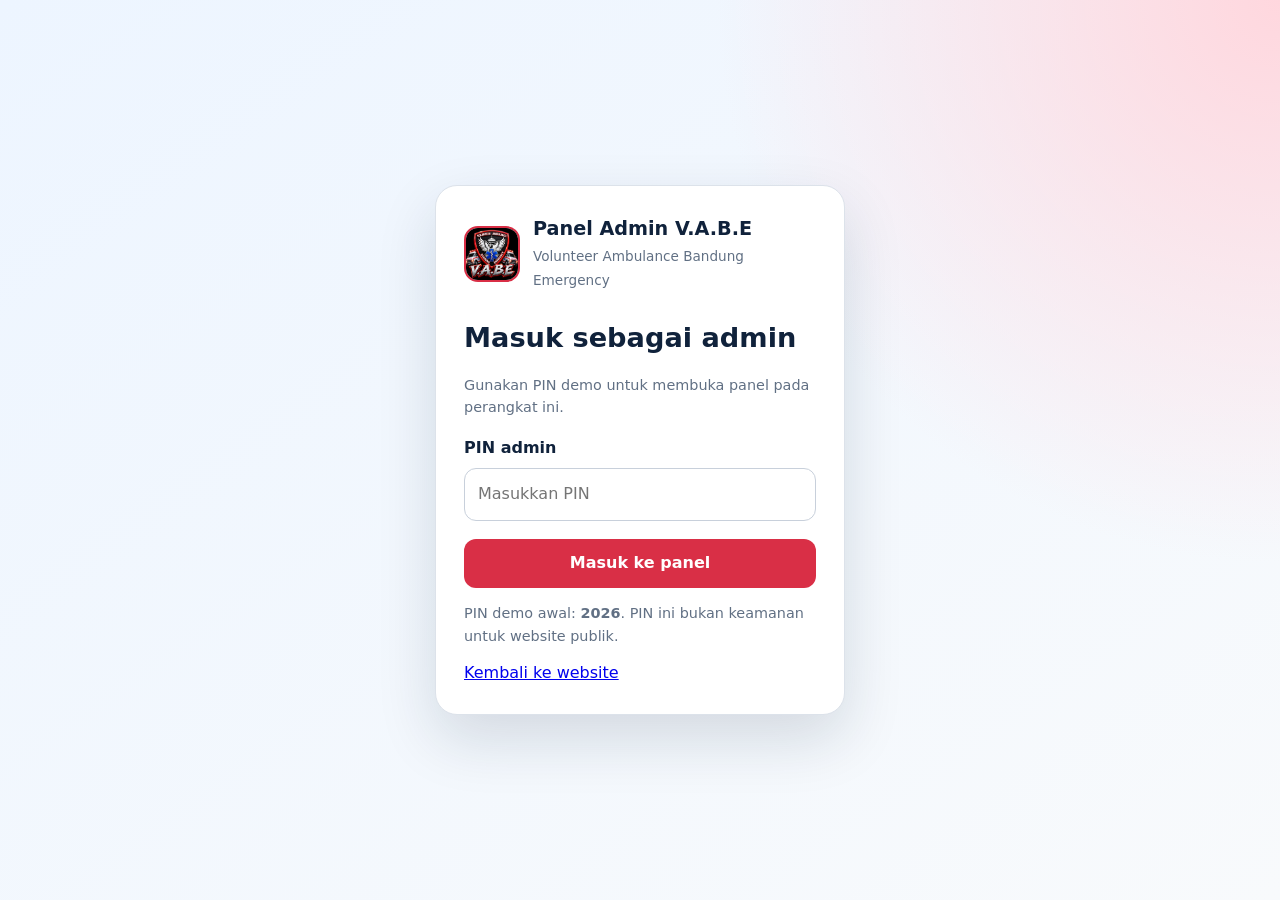
==== laporan.html @ 5faa5a65 "Add files via upload" ====
<!doctype html>
<html lang="id">
<head>
  <meta charset="utf-8">
  <meta name="viewport" content="width=device-width,initial-scale=1">
  <title>Laporan Kejadian — Admin V.A.B.E</title>
  <style>
    :root{--navy:#0b315d;--blue:#164f87;--red:#ed1c2e;--paper:#f2f5f9;--line:#cbd5e1;--muted:#64748b;--green:#159447}*{box-sizing:border-box}body{margin:0;background:var(--paper);color:#10223b;font:16px/1.45 system-ui,-apple-system,"Segoe UI",sans-serif}button,input,select,textarea{font:inherit}.topbar{background:linear-gradient(120deg,#071e3b,#0d3d70);color:#fff;border-bottom:5px solid var(--red)}.topbar-inner{width:min(1380px,calc(100% - 28px));min-height:78px;margin:auto;display:flex;align-items:center;justify-content:space-between;gap:18px}.brand{display:flex;align-items:center;gap:12px;color:#fff;text-decoration:none}.brand img{width:54px;height:54px;border-radius:13px;object-fit:cover;background:#000;border:2px solid #fff}.brand strong{display:block;font-size:1.15rem;letter-spacing:.04em}.brand span{display:block;font-size:.75rem;color:#dbeafe}.nav{display:flex;gap:8px}.nav a{color:#fff;text-decoration:none;padding:10px 14px;border-radius:999px;font-weight:750}.nav a.active{background:#fff;color:var(--navy)}main{width:min(1380px,calc(100% - 28px));margin:28px auto 60px}.page-title{display:flex;align-items:end;justify-content:space-between;gap:15px;margin-bottom:18px}.page-title h1{margin:0;font-size:clamp(1.8rem,4vw,2.7rem)}.page-title p{margin:5px 0 0;color:var(--muted)}.workspace{display:grid;grid-template-columns:minmax(320px,.85fr) minmax(500px,1.15fr);gap:20px}.panel{background:#fff;border:1px solid #d7e0eb;border-radius:19px;box-shadow:0 14px 36px #0b315d12;overflow:hidden}.panel-title{margin:0;padding:17px 20px;background:linear-gradient(110deg,var(--navy),var(--blue));color:#fff;font-size:1.15rem;border-bottom:5px solid var(--red)}.form-body{padding:20px}.field{display:grid;gap:7px;margin-bottom:16px}.field label{font-weight:800}.field label span{color:var(--red)}.field input,.field select,.field textarea{width:100%;border:1px solid #bfc9d7;border-radius:11px;padding:12px 13px;background:#fff;color:#10223b}.field textarea{min-height:92px;resize:vertical}.field input:focus,.field select:focus,.field textarea:focus{outline:3px solid #2e76bd25;border-color:#2468b1}.two{display:grid;grid-template-columns:1fr 1fr;gap:12px}.actions{display:flex;gap:10px;flex-wrap:wrap}.btn{border:0;border-radius:11px;padding:12px 16px;background:var(--navy);color:#fff;font-weight:850;cursor:pointer}.btn.secondary{background:#fff;color:var(--navy);border:1px solid #bfc9d7}.btn.green{background:var(--green)}.btn.blue{background:#1670c2}.preview-wrap{padding:16px;background:#dfe7f0}.report-paper{position:relative;width:min(100%,760px);aspect-ratio:210/297;margin:auto;background:#fff;overflow:hidden;box-shadow:0 8px 28px #0b315d22;padding:7.5% 7% 6%;color:#101827}.corner{position:absolute;width:20%;height:17px;background:var(--navy);transform:skewX(-35deg)}.corner:after{content:"";position:absolute;width:45%;height:9px;background:var(--red);top:22px}.corner.tl{top:0;left:-2%}.corner.tr{top:0;right:-2%;transform:skewX(35deg)}.corner.tr:after{right:0}.corner.bl{bottom:0;left:-2%}.corner.br{bottom:0;right:-2%;transform:skewX(35deg)}.report-head{display:grid;grid-template-columns:82px 1fr;gap:16px;align-items:center;border-bottom:3px solid var(--red);padding-bottom:13px}.report-head img{width:82px;height:82px;border-radius:17px;object-fit:cover;background:#000}.report-head small{display:block;letter-spacing:.25em;font-weight:800}.report-head h2{margin:0;font-size:clamp(1.5rem,3vw,2.4rem);font-style:italic;color:var(--navy);line-height:1}.report-head h2 span{color:var(--red)}.report-head p{margin:7px 0 0;font-size:.72rem;font-weight:800;letter-spacing:.08em}.ribbon{width:78%;margin:30px auto 24px;padding:9px;text-align:center;background:var(--navy);color:#fff;font-weight:900;font-size:clamp(1rem,2.4vw,1.75rem);clip-path:polygon(6% 0,94% 0,100% 50%,94% 100%,6% 100%,0 50%)}.report-list{display:grid}.report-row{display:grid;grid-template-columns:42px minmax(140px,34%) 16px 1fr;gap:10px;align-items:start;padding:11px 0;border-bottom:1px solid #aeb9c7}.report-icon{width:37px;height:37px;border-radius:8px;background:var(--navy);color:#fff;display:grid;place-items:center;font-size:1.15rem}.report-label{font-weight:850;padding-top:7px}.report-colon{font-weight:900;padding-top:7px}.report-value{padding-top:7px;white-space:pre-wrap;overflow-wrap:anywhere}.ambulance-mark{position:absolute;right:7%;bottom:7%;font-size:5rem;opacity:.08}.preview-actions{display:flex;gap:10px;flex-wrap:wrap;padding:17px;background:#fff;border-top:1px solid #d7e0eb}.history{margin-top:22px}.history-list{display:grid;gap:10px;padding:15px}.history-item{display:grid;grid-template-columns:1fr auto;gap:14px;align-items:center;border:1px solid #d7e0eb;border-radius:13px;padding:13px}.history-item strong,.history-item span{display:block}.history-item span{color:var(--muted);font-size:.87rem}.history-buttons{display:flex;gap:7px}.mini{border:1px solid #cbd5e1;background:#fff;border-radius:8px;padding:7px 9px;cursor:pointer}.empty{padding:22px;text-align:center;color:var(--muted)}
    @media(max-width:950px){.workspace{grid-template-columns:1fr}.report-paper{width:min(100%,680px)}.nav a:not(.active){display:none}}
    @media(max-width:560px){.topbar-inner{min-height:66px}.brand span{display:none}.brand img{width:44px;height:44px}.nav a{padding:9px 11px}.page-title{display:block}.two{grid-template-columns:1fr}.preview-wrap{padding:7px}.report-paper{padding:8% 5%;aspect-ratio:auto;min-height:690px}.report-head{grid-template-columns:58px 1fr;gap:10px}.report-head img{width:58px;height:58px;border-radius:12px}.report-head small{font-size:.58rem}.report-head h2{font-size:1.35rem}.report-head p{font-size:.55rem}.ribbon{width:92%;margin:22px auto 16px}.report-row{grid-template-columns:33px 115px 8px 1fr;gap:6px;padding:8px 0;font-size:.78rem}.report-icon{width:30px;height:30px;font-size:.9rem}.report-label,.report-colon,.report-value{padding-top:5px}.history-item{grid-template-columns:1fr}.actions .btn,.preview-actions .btn{flex:1}}
    .report-paper.pdf-export{width:794px!important;height:1123px!important;min-height:1123px!important;aspect-ratio:auto!important;padding:68px 58px 55px!important;box-shadow:none!important}.report-paper.pdf-export .report-head h2{font-size:36px}.report-paper.pdf-export .ribbon{font-size:26px}.report-paper.pdf-export .report-row{font-size:17px}
    @page{size:A4 portrait;margin:0}@media print{body{background:#fff}.topbar,.page-title,.form-panel,.preview-title,.preview-actions,.history{display:none!important}main,.workspace,.preview-panel,.preview-wrap{display:block!important;width:100%!important;margin:0!important;padding:0!important;border:0!important;box-shadow:none!important;background:#fff!important}.report-paper{width:210mm!important;height:297mm!important;aspect-ratio:auto!important;margin:0!important;box-shadow:none!important;padding:18mm 15mm 15mm!important}.report-head h2{font-size:28pt}.ribbon{font-size:18pt}.report-row{font-size:12.5pt;page-break-inside:avoid}}
  </style>
</head>
<body>
  <header class="topbar"><div class="topbar-inner"><a class="brand" href="admin.html"><img src="logo-vabe.jpeg" alt="Logo V.A.B.E"><div><strong>ADMIN V.A.B.E</strong><span>VOLUNTEER AMBULANCE BANDUNG EMERGENCY</span></div></a><nav class="nav"><a href="admin.html">Panel utama</a><a class="active" href="laporan.html">Laporan</a></nav></div></header>
  <main>
    <div class="page-title"><div><h1>Form laporan kejadian</h1><p>Isi data, periksa pratinjau, lalu simpan atau cetak sebagai PDF.</p></div><button class="btn secondary" id="newBtn" type="button">Laporan baru</button></div>
    <div class="workspace">
      <section class="panel form-panel"><h2 class="panel-title">✎ Isi laporan kejadian</h2><form class="form-body" id="reportForm"><div class="two"><div class="field"><label for="date">Tanggal <span>*</span></label><input id="date" type="date" required></div><div class="field"><label for="time">Waktu kejadian <span>*</span></label><input id="time" type="time" required></div></div><div class="field"><label for="type">Jenis laporan <span>*</span></label><select id="type" required><option>Kecelakaan lalu lintas</option><option>Evakuasi medis</option><option>Permintaan ambulans</option><option>Informasi kedaruratan lainnya</option></select></div><div class="field"><label for="region">Kota/Kabupaten <span>*</span></label><select id="region" required><option value="">Pilih kota/kabupaten</option><option value="3273">Kota Bandung</option><option value="3204">Kabupaten Bandung</option></select></div><div class="two"><div class="field"><label for="district">Kecamatan <span>*</span></label><select id="district" required disabled><option value="">Pilih kecamatan</option></select></div><div class="field"><label for="village">Desa/Kelurahan <span>*</span></label><select id="village" required disabled><option value="">Pilih desa/kelurahan</option></select></div></div><div class="field"><label for="street">Nama jalan, nomor, atau patokan <span>*</span></label><textarea id="street" required placeholder="Contoh: Jl. Raya Banjaran Barat No. 277, dekat SPBU"></textarea><small id="areaStatus" style="color:var(--muted)">Pilih kota/kabupaten untuk memuat wilayah.</small></div><div class="field"><label for="reporter">Nama pelapor <span>*</span></label><input id="reporter" required placeholder="Nama lengkap pelapor"></div><div class="field"><label for="source">Sumber informasi <span>*</span></label><select id="source" required><option>Relawan V.A.B.E</option><option>Masyarakat</option><option>Petugas kesehatan</option><option>Instansi terkait</option><option>Lainnya</option></select></div><div class="actions"><button class="btn secondary" type="reset">Reset</button><button class="btn" type="submit">Simpan laporan</button></div></form></section>
      <section class="panel preview-panel"><h2 class="panel-title preview-title">◉ Pratinjau laporan</h2><div class="preview-wrap"><article class="report-paper" id="reportPaper"><i class="corner tl"></i><i class="corner tr"></i><i class="corner bl"></i><i class="corner br"></i><header class="report-head"><img src="logo-vabe.jpeg" alt="Logo V.A.B.E"><div><small>VOLUNTEER AMBULANCE</small><h2>EMERGENCY <span>CENTER</span></h2><p>RESPON CEPAT · KOORDINASI · BANTUAN KEMANUSIAAN</p></div></header><div class="ribbon">FORM LAPORAN KEJADIAN</div><div class="report-list"><div class="report-row"><span class="report-icon">▣</span><span class="report-label">Tanggal</span><span class="report-colon">:</span><span class="report-value" id="outDate">—</span></div><div class="report-row"><span class="report-icon">◷</span><span class="report-label">Waktu Kejadian</span><span class="report-colon">:</span><span class="report-value" id="outTime">—</span></div><div class="report-row"><span class="report-icon">▤</span><span class="report-label">Jenis Laporan</span><span class="report-colon">:</span><span class="report-value" id="outType">—</span></div><div class="report-row"><span class="report-icon">●</span><span class="report-label">Lokasi</span><span class="report-colon">:</span><span class="report-value" id="outLocation">—</span></div><div class="report-row"><span class="report-icon">♟</span><span class="report-label">Nama Pelapor</span><span class="report-colon">:</span><span class="report-value" id="outReporter">—</span></div><div class="report-row"><span class="report-icon">♟</span><span class="report-label">Sumber Informasi</span><span class="report-colon">:</span><span class="report-value" id="outSource">—</span></div></div><div class="ambulance-mark">✚</div></article></div><div class="preview-actions"><button class="btn green" id="pdfBtn" type="button">Simpan PDF</button><button class="btn blue" id="printBtn" type="button">Cetak</button><button class="btn secondary" id="shareBtn" type="button">Bagikan</button></div></section>
    </div>
    <section class="panel history"><h2 class="panel-title">Riwayat laporan</h2><div class="history-list" id="historyList"></div></section>
  </main>
  <script src="html2canvas.min.js"></script>
  <script src="jspdf.umd.min.js"></script>
  <script>
    const sessionKey='vabeAdminSession',reportKey='vabeLaporan';
    if(sessionStorage.getItem(sessionKey)!=='1')location.replace('admin.html');
    const ids=['date','time','type','region','district','village','street','reporter','source'];
    const form=document.getElementById('reportForm');
    const read=()=>{try{return JSON.parse(localStorage.getItem(reportKey)||'[]')}catch{return[]}};
    const write=data=>localStorage.setItem(reportKey,JSON.stringify(data));
    const esc=v=>String(v??'').replace(/[&<>"']/g,c=>({'&':'&amp;','<':'&lt;','>':'&gt;','"':'&quot;',"'":'&#039;'}[c]));
    const field=id=>document.getElementById(id);
    const formatDate=value=>{if(!value)return '—';const [y,m,d]=value.split('-');return `${d}/${m}/${y}`};
    const selectedText=id=>field(id).selectedOptions[0]?.textContent||'';
    function values(){const street=field('street').value.trim(),village=selectedText('village'),district=selectedText('district'),region=selectedText('region'),location=[street,village&&`${village}`,district&&`Kec. ${district}`,region].filter(Boolean).join(', ');return{date:field('date').value,time:field('time').value,type:field('type').value,regionId:field('region').value,region,districtId:field('district').value,district,villageId:field('village').value,village,street,location,reporter:field('reporter').value.trim(),source:field('source').value}};
    function updatePreview(){const r=values();field('outDate').textContent=formatDate(r.date);field('outTime').textContent=r.time?`${r.time} WIB`:'—';field('outType').textContent=r.type||'—';field('outLocation').textContent=r.location||'—';field('outReporter').textContent=r.reporter||'—';field('outSource').textContent=r.source||'—'}
    function setDefaults(){const now=new Date(),offset=now.getTimezoneOffset()*60000,local=new Date(now-offset);field('date').value=local.toISOString().slice(0,10);field('time').value=local.toTimeString().slice(0,5);updatePreview()}
    ids.forEach(id=>field(id).addEventListener('input',updatePreview));
    async function fillAreas(url,select,placeholder){select.disabled=true;select.innerHTML=`<option value="">Memuat...</option>`;try{const response=await fetch(url);if(!response.ok)throw new Error();const data=await response.json();select.innerHTML=`<option value="">${placeholder}</option>`+data.map(item=>`<option value="${esc(item.id)}">${esc(item.name.replace(/^(KABUPATEN|KOTA|KECAMATAN|KELURAHAN|DESA)\s+/i,''))}</option>`).join('');select.disabled=false;field('areaStatus').textContent='Wilayah berhasil dimuat.'}catch{select.innerHTML=`<option value="">Gagal memuat pilihan</option>`;field('areaStatus').textContent='Pilihan wilayah memerlukan koneksi internet. Coba muat ulang halaman.'}}
    field('region').addEventListener('change',async()=>{field('village').innerHTML='<option value="">Pilih desa/kelurahan</option>';field('village').disabled=true;if(!field('region').value)return;await fillAreas(`https://www.emsifa.com/api-wilayah-indonesia/api/districts/${field('region').value}.json`,field('district'),'Pilih kecamatan');updatePreview()});
    field('district').addEventListener('change',async()=>{if(!field('district').value)return;await fillAreas(`https://www.emsifa.com/api-wilayah-indonesia/api/villages/${field('district').value}.json`,field('village'),'Pilih desa/kelurahan');updatePreview()});
    form.addEventListener('reset',()=>setTimeout(setDefaults));
    form.addEventListener('submit',async e=>{e.preventDefault();const data=read(),record={id:`LAP-${Date.now()}`,...values(),createdAt:new Date().toISOString()};data.unshift(record);write(data);renderHistory();await downloadPdf()});
    async function loadReport(id){const r=read().find(item=>item.id===id);if(!r)return;['date','time','type','street','reporter','source'].forEach(key=>field(key).value=r[key]||'');if(r.regionId){field('region').value=r.regionId;await fillAreas(`https://www.emsifa.com/api-wilayah-indonesia/api/districts/${r.regionId}.json`,field('district'),'Pilih kecamatan');field('district').value=r.districtId||'';if(r.districtId){await fillAreas(`https://www.emsifa.com/api-wilayah-indonesia/api/villages/${r.districtId}.json`,field('village'),'Pilih desa/kelurahan');field('village').value=r.villageId||''}}else if(r.location){field('street').value=r.location}updatePreview();scrollTo({top:0,behavior:'smooth'})}
    function deleteReport(id){if(!confirm('Hapus laporan ini dari riwayat?'))return;write(read().filter(item=>item.id!==id));renderHistory()}
    function renderHistory(){const data=read();field('historyList').innerHTML=data.length?data.map(r=>`<div class="history-item"><div><strong>${esc(formatDate(r.date))} · ${esc(r.type)}</strong><span>${esc(r.location)} — Pelapor: ${esc(r.reporter)}</span></div><div class="history-buttons"><button class="mini" onclick="loadReport('${esc(r.id)}')">Buka</button><button class="mini" onclick="deleteReport('${esc(r.id)}')">Hapus</button></div></div>`).join(''):'<div class="empty">Belum ada laporan tersimpan.</div>'}
    async function downloadPdf(){updatePreview();const button=field('pdfBtn'),paper=field('reportPaper');button.disabled=true;button.textContent='Membuat PDF...';paper.classList.add('pdf-export');try{await document.fonts.ready;const canvas=await html2canvas(paper,{scale:2,useCORS:true,backgroundColor:'#ffffff',logging:false});const {jsPDF}=window.jspdf,pdf=new jsPDF({orientation:'portrait',unit:'mm',format:'a4',compress:true});pdf.addImage(canvas.toDataURL('image/jpeg',.95),'JPEG',0,0,210,297,undefined,'FAST');const r=values(),safeDate=r.date||'tanpa-tanggal';pdf.save(`Laporan-VABE-${safeDate}.pdf`)}catch(error){alert('PDF belum berhasil dibuat. Pastikan file html2canvas.min.js dan jspdf.umd.min.js ikut diunggah.')}finally{paper.classList.remove('pdf-export');button.disabled=false;button.textContent='Simpan PDF'}}
    field('pdfBtn').addEventListener('click',downloadPdf);field('printBtn').addEventListener('click',()=>window.print());
    field('shareBtn').addEventListener('click',async()=>{const r=values(),text=`Laporan Kejadian V.A.B.E\nTanggal: ${formatDate(r.date)}\nWaktu: ${r.time} WIB\nJenis: ${r.type}\nLokasi: ${r.location}\nPelapor: ${r.reporter}\nSumber: ${r.source}`;if(navigator.share){try{await navigator.share({title:'Laporan Kejadian V.A.B.E',text})}catch{}}else{try{await navigator.clipboard.writeText(text);alert('Ringkasan laporan disalin.')}catch{alert(text)}}});
    field('newBtn').addEventListener('click',()=>{form.reset();setDefaults();field('region').focus()});
    setDefaults();renderHistory();
  </script>
</body>
</html>
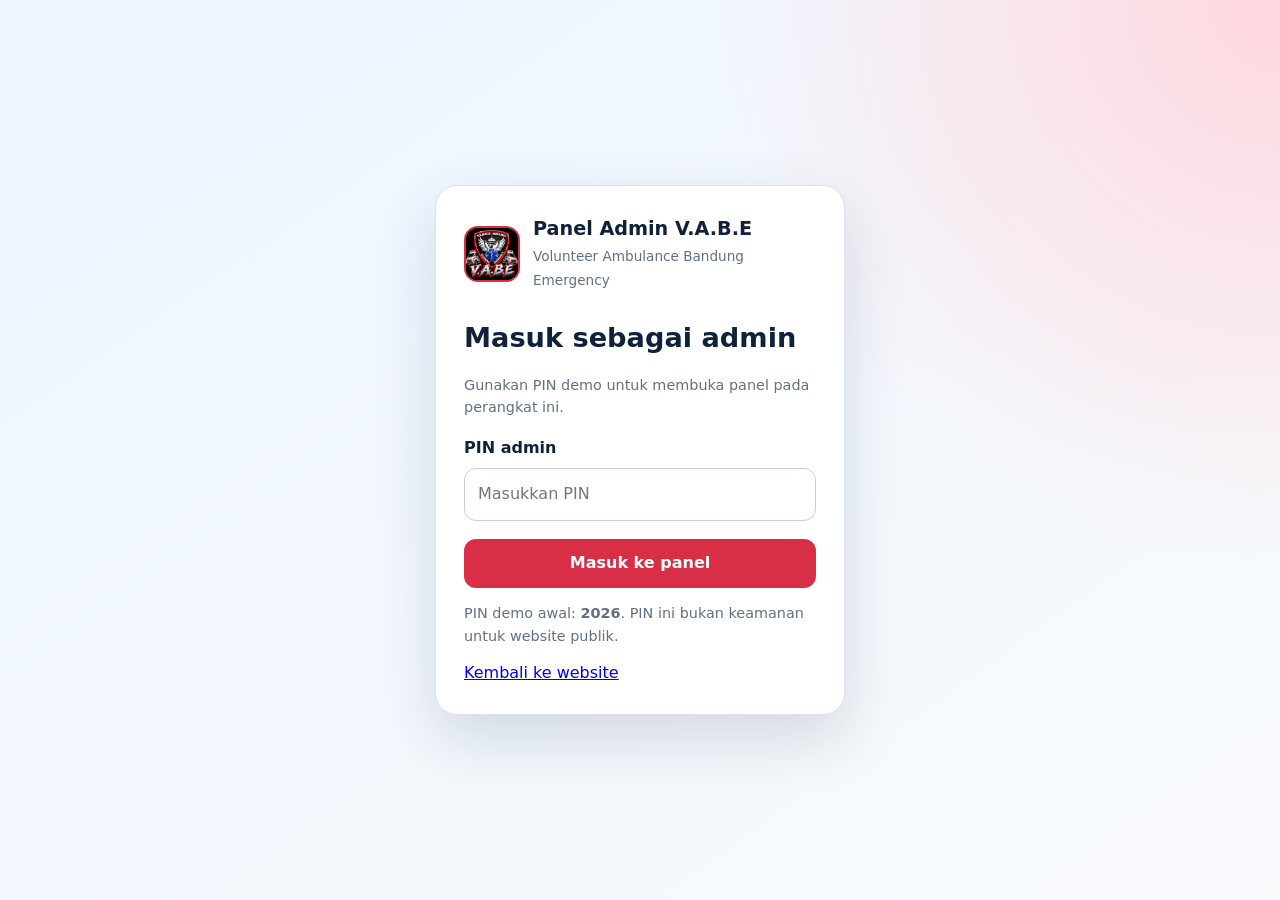
==== commit 460c37a4: "Add files via upload" ====
--- a/laporan.html
+++ b/laporan.html
@@ -8,7 +8,7 @@
     :root{--navy:#0b315d;--blue:#164f87;--red:#ed1c2e;--paper:#f2f5f9;--line:#cbd5e1;--muted:#64748b;--green:#159447}*{box-sizing:border-box}body{margin:0;background:var(--paper);color:#10223b;font:16px/1.45 system-ui,-apple-system,"Segoe UI",sans-serif}button,input,select,textarea{font:inherit}.topbar{background:linear-gradient(120deg,#071e3b,#0d3d70);color:#fff;border-bottom:5px solid var(--red)}.topbar-inner{width:min(1380px,calc(100% - 28px));min-height:78px;margin:auto;display:flex;align-items:center;justify-content:space-between;gap:18px}.brand{display:flex;align-items:center;gap:12px;color:#fff;text-decoration:none}.brand img{width:54px;height:54px;border-radius:13px;object-fit:cover;background:#000;border:2px solid #fff}.brand strong{display:block;font-size:1.15rem;letter-spacing:.04em}.brand span{display:block;font-size:.75rem;color:#dbeafe}.nav{display:flex;gap:8px}.nav a{color:#fff;text-decoration:none;padding:10px 14px;border-radius:999px;font-weight:750}.nav a.active{background:#fff;color:var(--navy)}main{width:min(1380px,calc(100% - 28px));margin:28px auto 60px}.page-title{display:flex;align-items:end;justify-content:space-between;gap:15px;margin-bottom:18px}.page-title h1{margin:0;font-size:clamp(1.8rem,4vw,2.7rem)}.page-title p{margin:5px 0 0;color:var(--muted)}.workspace{display:grid;grid-template-columns:minmax(320px,.85fr) minmax(500px,1.15fr);gap:20px}.panel{background:#fff;border:1px solid #d7e0eb;border-radius:19px;box-shadow:0 14px 36px #0b315d12;overflow:hidden}.panel-title{margin:0;padding:17px 20px;background:linear-gradient(110deg,var(--navy),var(--blue));color:#fff;font-size:1.15rem;border-bottom:5px solid var(--red)}.form-body{padding:20px}.field{display:grid;gap:7px;margin-bottom:16px}.field label{font-weight:800}.field label span{color:var(--red)}.field input,.field select,.field textarea{width:100%;border:1px solid #bfc9d7;border-radius:11px;padding:12px 13px;background:#fff;color:#10223b}.field textarea{min-height:92px;resize:vertical}.field input:focus,.field select:focus,.field textarea:focus{outline:3px solid #2e76bd25;border-color:#2468b1}.two{display:grid;grid-template-columns:1fr 1fr;gap:12px}.actions{display:flex;gap:10px;flex-wrap:wrap}.btn{border:0;border-radius:11px;padding:12px 16px;background:var(--navy);color:#fff;font-weight:850;cursor:pointer}.btn.secondary{background:#fff;color:var(--navy);border:1px solid #bfc9d7}.btn.green{background:var(--green)}.btn.blue{background:#1670c2}.preview-wrap{padding:16px;background:#dfe7f0}.report-paper{position:relative;width:min(100%,760px);aspect-ratio:210/297;margin:auto;background:#fff;overflow:hidden;box-shadow:0 8px 28px #0b315d22;padding:7.5% 7% 6%;color:#101827}.corner{position:absolute;width:20%;height:17px;background:var(--navy);transform:skewX(-35deg)}.corner:after{content:"";position:absolute;width:45%;height:9px;background:var(--red);top:22px}.corner.tl{top:0;left:-2%}.corner.tr{top:0;right:-2%;transform:skewX(35deg)}.corner.tr:after{right:0}.corner.bl{bottom:0;left:-2%}.corner.br{bottom:0;right:-2%;transform:skewX(35deg)}.report-head{display:grid;grid-template-columns:82px 1fr;gap:16px;align-items:center;border-bottom:3px solid var(--red);padding-bottom:13px}.report-head img{width:82px;height:82px;border-radius:17px;object-fit:cover;background:#000}.report-head small{display:block;letter-spacing:.25em;font-weight:800}.report-head h2{margin:0;font-size:clamp(1.5rem,3vw,2.4rem);font-style:italic;color:var(--navy);line-height:1}.report-head h2 span{color:var(--red)}.report-head p{margin:7px 0 0;font-size:.72rem;font-weight:800;letter-spacing:.08em}.ribbon{width:78%;margin:30px auto 24px;padding:9px;text-align:center;background:var(--navy);color:#fff;font-weight:900;font-size:clamp(1rem,2.4vw,1.75rem);clip-path:polygon(6% 0,94% 0,100% 50%,94% 100%,6% 100%,0 50%)}.report-list{display:grid}.report-row{display:grid;grid-template-columns:42px minmax(140px,34%) 16px 1fr;gap:10px;align-items:start;padding:11px 0;border-bottom:1px solid #aeb9c7}.report-icon{width:37px;height:37px;border-radius:8px;background:var(--navy);color:#fff;display:grid;place-items:center;font-size:1.15rem}.report-label{font-weight:850;padding-top:7px}.report-colon{font-weight:900;padding-top:7px}.report-value{padding-top:7px;white-space:pre-wrap;overflow-wrap:anywhere}.ambulance-mark{position:absolute;right:7%;bottom:7%;font-size:5rem;opacity:.08}.preview-actions{display:flex;gap:10px;flex-wrap:wrap;padding:17px;background:#fff;border-top:1px solid #d7e0eb}.history{margin-top:22px}.history-list{display:grid;gap:10px;padding:15px}.history-item{display:grid;grid-template-columns:1fr auto;gap:14px;align-items:center;border:1px solid #d7e0eb;border-radius:13px;padding:13px}.history-item strong,.history-item span{display:block}.history-item span{color:var(--muted);font-size:.87rem}.history-buttons{display:flex;gap:7px}.mini{border:1px solid #cbd5e1;background:#fff;border-radius:8px;padding:7px 9px;cursor:pointer}.empty{padding:22px;text-align:center;color:var(--muted)}
     @media(max-width:950px){.workspace{grid-template-columns:1fr}.report-paper{width:min(100%,680px)}.nav a:not(.active){display:none}}
     @media(max-width:560px){.topbar-inner{min-height:66px}.brand span{display:none}.brand img{width:44px;height:44px}.nav a{padding:9px 11px}.page-title{display:block}.two{grid-template-columns:1fr}.preview-wrap{padding:7px}.report-paper{padding:8% 5%;aspect-ratio:auto;min-height:690px}.report-head{grid-template-columns:58px 1fr;gap:10px}.report-head img{width:58px;height:58px;border-radius:12px}.report-head small{font-size:.58rem}.report-head h2{font-size:1.35rem}.report-head p{font-size:.55rem}.ribbon{width:92%;margin:22px auto 16px}.report-row{grid-template-columns:33px 115px 8px 1fr;gap:6px;padding:8px 0;font-size:.78rem}.report-icon{width:30px;height:30px;font-size:.9rem}.report-label,.report-colon,.report-value{padding-top:5px}.history-item{grid-template-columns:1fr}.actions .btn,.preview-actions .btn{flex:1}}
-    .report-paper.pdf-export{width:794px!important;height:1123px!important;min-height:1123px!important;aspect-ratio:auto!important;padding:68px 58px 55px!important;box-shadow:none!important}.report-paper.pdf-export .report-head h2{font-size:36px}.report-paper.pdf-export .ribbon{font-size:26px}.report-paper.pdf-export .report-row{font-size:17px}
+    .report-paper.pdf-export{width:794px!important;height:1123px!important;min-height:1123px!important;aspect-ratio:auto!important;padding:68px 58px 55px!important;box-shadow:none!important}.report-paper.pdf-export .report-head h2{font-size:36px}.report-paper.pdf-export .ribbon{font-size:26px}.report-paper.pdf-export .report-row{font-size:17px}.hidden{display:none!important}.workspace.result-only{display:block}.workspace.result-only .preview-panel{width:min(850px,100%);margin:auto}.modal{position:fixed;inset:0;z-index:100;display:grid;place-items:center;padding:20px;background:#071e3bcc}.modal-card{width:min(460px,100%);background:#fff;border-radius:20px;padding:24px;box-shadow:0 24px 70px #0005}.modal-card h2{margin:0 0 7px}.modal-card p{color:var(--muted);margin:0 0 18px}.modal-options{display:grid;grid-template-columns:1fr 1fr;gap:10px}.modal-options .btn{min-height:54px}.modal-close{width:100%;margin-top:10px}
     @page{size:A4 portrait;margin:0}@media print{body{background:#fff}.topbar,.page-title,.form-panel,.preview-title,.preview-actions,.history{display:none!important}main,.workspace,.preview-panel,.preview-wrap{display:block!important;width:100%!important;margin:0!important;padding:0!important;border:0!important;box-shadow:none!important;background:#fff!important}.report-paper{width:210mm!important;height:297mm!important;aspect-ratio:auto!important;margin:0!important;box-shadow:none!important;padding:18mm 15mm 15mm!important}.report-head h2{font-size:28pt}.ribbon{font-size:18pt}.report-row{font-size:12.5pt;page-break-inside:avoid}}
   </style>
 </head>
@@ -16,7 +16,7 @@
   <header class="topbar"><div class="topbar-inner"><a class="brand" href="admin.html"><img src="logo-vabe.jpeg" alt="Logo V.A.B.E"><div><strong>ADMIN V.A.B.E</strong><span>VOLUNTEER AMBULANCE BANDUNG EMERGENCY</span></div></a><nav class="nav"><a href="admin.html">Panel utama</a><a class="active" href="laporan.html">Laporan</a></nav></div></header>
   <main>
     <div class="page-title"><div><h1>Form laporan kejadian</h1><p>Isi data, periksa pratinjau, lalu simpan atau cetak sebagai PDF.</p></div><button class="btn secondary" id="newBtn" type="button">Laporan baru</button></div>
-    <div class="workspace">
+    <div class="workspace" id="workspace">
       <section class="panel form-panel"><h2 class="panel-title">✎ Isi laporan kejadian</h2><form class="form-body" id="reportForm"><div class="two"><div class="field"><label for="date">Tanggal <span>*</span></label><input id="date" type="date" required></div><div class="field"><label for="time">Waktu kejadian <span>*</span></label><input id="time" type="time" required></div></div><div class="field"><label for="type">Jenis laporan <span>*</span></label><select id="type" required><option>Kecelakaan lalu lintas</option><option>Evakuasi medis</option><option>Permintaan ambulans</option><option>Informasi kedaruratan lainnya</option></select></div><div class="field"><label for="region">Kota/Kabupaten <span>*</span></label><select id="region" required><option value="">Pilih kota/kabupaten</option><option value="3273">Kota Bandung</option><option value="3204">Kabupaten Bandung</option></select></div><div class="two"><div class="field"><label for="district">Kecamatan <span>*</span></label><select id="district" required disabled><option value="">Pilih kecamatan</option></select></div><div class="field"><label for="village">Desa/Kelurahan <span>*</span></label><select id="village" required disabled><option value="">Pilih desa/kelurahan</option></select></div></div><div class="field"><label for="street">Nama jalan, nomor, atau patokan <span>*</span></label><textarea id="street" required placeholder="Contoh: Jl. Raya Banjaran Barat No. 277, dekat SPBU"></textarea><small id="areaStatus" style="color:var(--muted)">Pilih kota/kabupaten untuk memuat wilayah.</small></div><div class="field"><label for="reporter">Nama pelapor <span>*</span></label><input id="reporter" required placeholder="Nama lengkap pelapor"></div><div class="field"><label for="source">Sumber informasi <span>*</span></label><select id="source" required><option>Relawan V.A.B.E</option><option>Masyarakat</option><option>Petugas kesehatan</option><option>Instansi terkait</option><option>Lainnya</option></select></div><div class="actions"><button class="btn secondary" type="reset">Reset</button><button class="btn" type="submit">Simpan laporan</button></div></form></section>
       <section class="panel preview-panel"><h2 class="panel-title preview-title">◉ Pratinjau laporan</h2><div class="preview-wrap"><article class="report-paper" id="reportPaper"><i class="corner tl"></i><i class="corner tr"></i><i class="corner bl"></i><i class="corner br"></i><header class="report-head"><img src="logo-vabe.jpeg" alt="Logo V.A.B.E"><div><small>VOLUNTEER AMBULANCE</small><h2>EMERGENCY <span>CENTER</span></h2><p>RESPON CEPAT · KOORDINASI · BANTUAN KEMANUSIAAN</p></div></header><div class="ribbon">FORM LAPORAN KEJADIAN</div><div class="report-list"><div class="report-row"><span class="report-icon">▣</span><span class="report-label">Tanggal</span><span class="report-colon">:</span><span class="report-value" id="outDate">—</span></div><div class="report-row"><span class="report-icon">◷</span><span class="report-label">Waktu Kejadian</span><span class="report-colon">:</span><span class="report-value" id="outTime">—</span></div><div class="report-row"><span class="report-icon">▤</span><span class="report-label">Jenis Laporan</span><span class="report-colon">:</span><span class="report-value" id="outType">—</span></div><div class="report-row"><span class="report-icon">●</span><span class="report-label">Lokasi</span><span class="report-colon">:</span><span class="report-value" id="outLocation">—</span></div><div class="report-row"><span class="report-icon">♟</span><span class="report-label">Nama Pelapor</span><span class="report-colon">:</span><span class="report-value" id="outReporter">—</span></div><div class="report-row"><span class="report-icon">♟</span><span class="report-label">Sumber Informasi</span><span class="report-colon">:</span><span class="report-value" id="outSource">—</span></div></div><div class="ambulance-mark">✚</div></article></div><div class="preview-actions"><button class="btn green" id="pdfBtn" type="button">Simpan PDF</button><button class="btn blue" id="printBtn" type="button">Cetak</button><button class="btn secondary" id="shareBtn" type="button">Bagikan</button></div></section>
     </div>
@@ -24,7 +24,7 @@
   </main>
   <script src="html2canvas.min.js"></script>
   <script src="jspdf.umd.min.js"></script>
-  <script>
+  <script type="text/plain" id="legacyScript">
     const sessionKey='vabeAdminSession',reportKey='vabeLaporan';
     if(sessionStorage.getItem(sessionKey)!=='1')location.replace('admin.html');
     const ids=['date','time','type','region','district','village','street','reporter','source'];
@@ -53,5 +53,6 @@
     field('newBtn').addEventListener('click',()=>{form.reset();setDefaults();field('region').focus()});
     setDefaults();renderHistory();
   </script>
+  <script src="laporan-app.js"></script>
 </body>
 </html>
